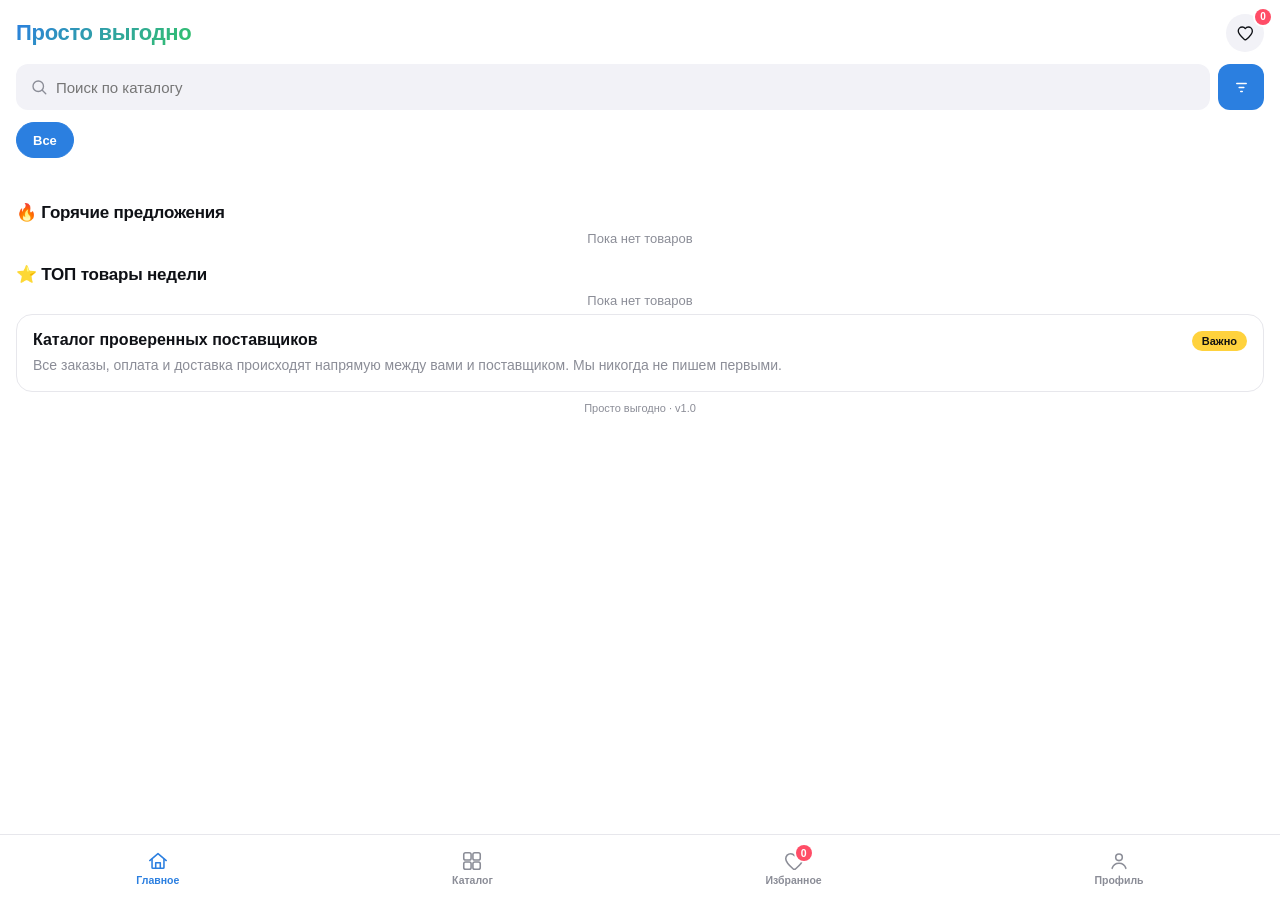
==== index.html @ 62b71cb6 "Update index.html" ====
<!DOCTYPE html>
<html lang="ru">
<head>
<meta charset="UTF-8">
<meta name="viewport" content="width=device-width, initial-scale=1.0, maximum-scale=1.0, user-scalable=no, viewport-fit=cover">
<title>Просто выгодно</title>
<script src="https://telegram.org/js/telegram-web-app.js"></script>
<link rel="stylesheet" href="styles.css?v=100">
</head>
<body>

<!-- ========== ГЛАВНОЕ ========== -->
<div id="screen-home" class="screen active">
  <div class="hhead">
    <div class="hhead-top">
      <div class="logo">Просто выгодно</div>
      <button class="icnbtn" onclick="goTab('favorites')">
        <svg viewBox="0 0 24 24" width="18" height="18" fill="none" stroke="currentColor" stroke-width="1.8" stroke-linecap="round" stroke-linejoin="round"><path d="M12 21c-.3 0-.6-.1-.8-.3C7.4 17.4 3 13.3 3 9.5 3 6.5 5.4 4 8.4 4c1.6 0 3.1.8 4 2.1.9-1.3 2.4-2.1 4-2.1 3 0 5.4 2.5 5.4 5.5 0 3.8-4.4 7.9-8.2 11.2-.2.2-.5.3-.8.3z"/></svg>
        <span class="navdot">0</span>
      </button>
    </div>
    <div class="searchrow">
      <div class="search">
        <svg viewBox="0 0 24 24" width="18" height="18" fill="none" stroke="currentColor" stroke-width="1.8" stroke-linecap="round"><circle cx="11" cy="11" r="7"/><path d="m21 21-4.3-4.3"/></svg>
        <input type="text" id="search-input" placeholder="Поиск по каталогу" autocomplete="off">
      </div>
      <button class="sqbtn" onclick="openSortSheet()">
        <svg viewBox="0 0 24 24" width="19" height="19" fill="none" stroke="currentColor" stroke-width="1.8" stroke-linecap="round"><path d="M6 7h12M9 12h6M11 17h2"/></svg>
      </button>
    </div>
    <div class="chiprow" id="chiprow"></div>
  </div>
  <div class="scroll">
    <div class="content">
      <div id="search-block" style="display:none;">
        <div class="sec-head"><div class="sec-title">Результаты поиска</div></div>
        <div class="grid2" id="search-results"></div>
        <div class="empty" id="search-empty" style="display:none;">
          <div class="em-ic">🔍</div>
          <b>Ничего не найдено</b>
          <span>Попробуйте другой запрос</span>
        </div>
      </div>
      <div id="home-block">
        <div class="home-section" id="cats-section">
          <div class="sec-head"><div class="sec-title">Категории</div></div>
          <div class="grid2" id="featured-cats"></div>
        </div>
        <div class="home-section">
          <div class="sec-head"><div class="sec-title">🔥 Горячие предложения</div></div>
          <div class="grid2" id="hot-grid"></div>
        </div>
        <div class="home-section">
          <div class="sec-head"><div class="sec-title">⭐ ТОП товары недели</div></div>
          <div class="grid2" id="top-grid"></div>
        </div>
        <div class="card" style="margin-top:6px;">
          <span class="pill">Важно</span>
          <h3>Каталог проверенных поставщиков</h3>
          <p>Все заказы, оплата и доставка происходят напрямую между вами и поставщиком. Мы никогда не пишем первыми.</p>
        </div>
        <div class="foot">Просто выгодно · v1.0</div>
      </div>
    </div>
  </div>
  <div class="tabbar">
    <button class="tabbtn active" data-tab="home" onclick="goTab('home')">
      <svg viewBox="0 0 24 24" width="22" height="22" fill="none" stroke="currentColor" stroke-width="1.7" stroke-linecap="round" stroke-linejoin="round"><path d="M3 11.5 12 4l9 7.5"/><path d="M5.5 10v9a1 1 0 0 0 1 1h11a1 1 0 0 0 1-1v-9"/><path d="M9.5 20v-6h5v6"/></svg>
      <span>Главное</span>
    </button>
    <button class="tabbtn" data-tab="catalog" onclick="goTab('catalog')">
      <svg viewBox="0 0 24 24" width="22" height="22" fill="none" stroke="currentColor" stroke-width="1.7" stroke-linecap="round" stroke-linejoin="round"><rect x="3" y="3" width="8" height="8" rx="2"/><rect x="13" y="3" width="8" height="8" rx="2"/><rect x="3" y="13" width="8" height="8" rx="2"/><rect x="13" y="13" width="8" height="8" rx="2"/></svg>
      <span>Каталог</span>
    </button>
    <button class="tabbtn" data-tab="favorites" onclick="goTab('favorites')">
      <span class="navicon">
        <svg viewBox="0 0 24 24" width="22" height="22" fill="none" stroke="currentColor" stroke-width="1.7" stroke-linecap="round" stroke-linejoin="round"><path d="M12 21c-.3 0-.6-.1-.8-.3C7.4 17.4 3 13.3 3 9.5 3 6.5 5.4 4 8.4 4c1.6 0 3.1.8 4 2.1.9-1.3 2.4-2.1 4-2.1 3 0 5.4 2.5 5.4 5.5 0 3.8-4.4 7.9-8.2 11.2-.2.2-.5.3-.8.3z"/></svg>
        <span class="navdot">0</span>
      </span>
      <span>Избранное</span>
    </button>
    <button class="tabbtn" data-tab="profile" onclick="goTab('profile')">
      <svg viewBox="0 0 24 24" width="22" height="22" fill="none" stroke="currentColor" stroke-width="1.7" stroke-linecap="round" stroke-linejoin="round"><circle cx="12" cy="8" r="3.6"/><path d="M4.5 20c1.1-3.6 4.1-5.6 7.5-5.6s6.4 2 7.5 5.6"/></svg>
      <span>Профиль</span>
    </button>
  </div>
</div>

<!-- ========== КАТАЛОГ ========== -->
<div id="screen-catalog" class="screen">
  <div class="topbar"><h2>Каталог</h2></div>
  <div class="scroll">
    <div class="content" style="padding-top:0;">
      <div class="card" style="padding:6px 16px;" id="catalog-cat-list"></div>
      <div class="sec-title" style="margin:16px 0 8px;">Поставщики</div>
      <div class="card" style="padding:4px 16px;" id="catalog-sup-list"></div>
      <div class="foot">Просто выгодно · v1.0</div>
    </div>
  </div>
  <div class="tabbar">
    <button class="tabbtn" data-tab="home" onclick="goTab('home')"><svg viewBox="0 0 24 24" width="22" height="22" fill="none" stroke="currentColor" stroke-width="1.7" stroke-linecap="round" stroke-linejoin="round"><path d="M3 11.5 12 4l9 7.5"/><path d="M5.5 10v9a1 1 0 0 0 1 1h11a1 1 0 0 0 1-1v-9"/><path d="M9.5 20v-6h5v6"/></svg><span>Главное</span></button>
    <button class="tabbtn active" data-tab="catalog" onclick="goTab('catalog')"><svg viewBox="0 0 24 24" width="22" height="22" fill="none" stroke="currentColor" stroke-width="1.7" stroke-linecap="round" stroke-linejoin="round"><rect x="3" y="3" width="8" height="8" rx="2"/><rect x="13" y="3" width="8" height="8" rx="2"/><rect x="3" y="13" width="8" height="8" rx="2"/><rect x="13" y="13" width="8" height="8" rx="2"/></svg><span>Каталог</span></button>
    <button class="tabbtn" data-tab="favorites" onclick="goTab('favorites')"><span class="navicon"><svg viewBox="0 0 24 24" width="22" height="22" fill="none" stroke="currentColor" stroke-width="1.7" stroke-linecap="round" stroke-linejoin="round"><path d="M12 21c-.3 0-.6-.1-.8-.3C7.4 17.4 3 13.3 3 9.5 3 6.5 5.4 4 8.4 4c1.6 0 3.1.8 4 2.1.9-1.3 2.4-2.1 4-2.1 3 0 5.4 2.5 5.4 5.5 0 3.8-4.4 7.9-8.2 11.2-.2.2-.5.3-.8.3z"/></svg><span class="navdot">0</span></span><span>Избранное</span></button>
    <button class="tabbtn" data-tab="profile" onclick="goTab('profile')"><svg viewBox="0 0 24 24" width="22" height="22" fill="none" stroke="currentColor" stroke-width="1.7" stroke-linecap="round" stroke-linejoin="round"><circle cx="12" cy="8" r="3.6"/><path d="M4.5 20c1.1-3.6 4.1-5.6 7.5-5.6s6.4 2 7.5 5.6"/></svg><span>Профиль</span></button>
  </div>
</div>

<!-- ========== ИЗБРАННОЕ ========== -->
<div id="screen-favorites" class="screen">
  <div class="topbar">
    <h2>Избранное</h2>
    <button class="filterbtn" onclick="openSortSheet()">⇅ Сортировка</button>
  </div>
  <div class="seg">
    <button class="active" id="seg-goods" onclick="segSwitch('goods')">Товары <span class="count" id="seg-goods-count">0</span></button>
    <button id="seg-sup" onclick="segSwitch('sup')">Поставщики <span class="count" id="seg-sup-count">0</span></button>
  </div>
  <div class="scroll" id="fav-body">
    <div class="content" style="padding-top:0;" id="fav-goods-wrap">
      <div class="grid2" id="fav-goods"></div>
      <div class="empty" id="fav-goods-empty" style="display:none;">
        <div class="em-ic">♡</div>
        <b>В избранном пока пусто</b>
        <span>Нажимайте на сердечко у товаров</span>
      </div>
    </div>
    <div class="content" style="padding-top:0;display:none;" id="fav-suppliers">
      <div class="card" style="padding:4px 16px;" id="fav-suppliers-list"></div>
      <div class="empty" id="fav-sup-empty" style="display:none;">
        <div class="em-ic">♡</div>
        <b>Поставщики не выбраны</b>
        <span>Добавляйте поставщиков в избранное</span>
      </div>
    </div>
  </div>
  <div class="tabbar">
    <button class="tabbtn" data-tab="home" onclick="goTab('home')"><svg viewBox="0 0 24 24" width="22" height="22" fill="none" stroke="currentColor" stroke-width="1.7" stroke-linecap="round" stroke-linejoin="round"><path d="M3 11.5 12 4l9 7.5"/><path d="M5.5 10v9a1 1 0 0 0 1 1h11a1 1 0 0 0 1-1v-9"/><path d="M9.5 20v-6h5v6"/></svg><span>Главное</span></button>
    <button class="tabbtn" data-tab="catalog" onclick="goTab('catalog')"><svg viewBox="0 0 24 24" width="22" height="22" fill="none" stroke="currentColor" stroke-width="1.7" stroke-linecap="round" stroke-linejoin="round"><rect x="3" y="3" width="8" height="8" rx="2"/><rect x="13" y="3" width="8" height="8" rx="2"/><rect x="3" y="13" width="8" height="8" rx="2"/><rect x="13" y="13" width="8" height="8" rx="2"/></svg><span>Каталог</span></button>
    <button class="tabbtn active" data-tab="favorites" onclick="goTab('favorites')"><span class="navicon"><svg viewBox="0 0 24 24" width="22" height="22" fill="none" stroke="currentColor" stroke-width="1.7" stroke-linecap="round" stroke-linejoin="round"><path d="M12 21c-.3 0-.6-.1-.8-.3C7.4 17.4 3 13.3 3 9.5 3 6.5 5.4 4 8.4 4c1.6 0 3.1.8 4 2.1.9-1.3 2.4-2.1 4-2.1 3 0 5.4 2.5 5.4 5.5 0 3.8-4.4 7.9-8.2 11.2-.2.2-.5.3-.8.3z"/></svg><span class="navdot">0</span></span><span>Избранное</span></button>
    <button class="tabbtn" data-tab="profile" onclick="goTab('profile')"><svg viewBox="0 0 24 24" width="22" height="22" fill="none" stroke="currentColor" stroke-width="1.7" stroke-linecap="round" stroke-linejoin="round"><circle cx="12" cy="8" r="3.6"/><path d="M4.5 20c1.1-3.6 4.1-5.6 7.5-5.6s6.4 2 7.5 5.6"/></svg><span>Профиль</span></button>
  </div>
</div>

<!-- ========== ПРОФИЛЬ ========== -->
<div id="screen-profile" class="screen">
  <div class="scroll">
    <div class="content">
      <div style="font-size:13px;color:var(--hint);">Личный кабинет</div>
      <h2 style="font-size:26px;font-weight:800;margin-top:-8px;">Профиль</h2>
      <div class="pf-card">
        <img id="user-avatar" class="pf-avatar" src="https://via.placeholder.com/60">
        <div style="flex:1;min-width:0;">
          <div class="pf-name" id="user-name">Загрузка...</div>
          <div style="margin-top:4px;">
            <span class="tgpill">✓ Telegram</span>
            <span style="font-size:11px;color:var(--hint);" id="user-username">@loading</span>
          </div>
        </div>
      </div>
      <div class="card" style="display:flex;justify-content:space-between;align-items:center;">
        <div><b style="font-size:14px;">Валюта товаров</b><div style="font-size:12px;color:var(--hint);">Цены в каталоге</div></div>
        <div class="curr-toggle" id="curr-toggle" data-active="RUB">
          <div class="curr-indicator"></div>
          <button data-cur="RUB" onclick="setCurrency('RUB')" class="active">₽ RUB</button>
          <button data-cur="KZT" onclick="setCurrency('KZT')">₸ KZT</button>
        </div>
      </div>
      <div class="card" style="padding:0;">
        <div class="menu-row" id="open-settings-btn">
          <div class="menu-ic">⚙</div>
          <div class="meta" style="flex:1;"><b>Настройки</b><span>Подписка и доступ</span></div>
          <span class="chev">›</span>
        </div>
        <div class="menu-row" id="open-faq-btn">
          <div class="menu-ic">❓</div>
          <div class="meta" style="flex:1;"><b>FAQ</b><span>Ответы на частые вопросы</span></div>
          <span class="chev">›</span>
        </div>
      </div>
      <div class="card" id="admin-panel-btn" style="padding:0;cursor:pointer;display:none;">
        <div class="menu-row">
          <div class="menu-ic" style="background:#ffe0e0;color:#d00;">⚙</div>
          <div class="meta" style="flex:1;"><b>Админ-панель</b><span>Добавление товаров и категорий</span></div>
          <span class="chev">›</span>
        </div>
      </div>
      <div class="foot">Просто выгодно · v1.0</div>
    </div>
  </div>
  <div class="tabbar">
    <button class="tabbtn" data-tab="home" onclick="goTab('home')"><svg viewBox="0 0 24 24" width="22" height="22" fill="none" stroke="currentColor" stroke-width="1.7" stroke-linecap="round" stroke-linejoin="round"><path d="M3 11.5 12 4l9 7.5"/><path d="M5.5 10v9a1 1 0 0 0 1 1h11a1 1 0 0 0 1-1v-9"/><path d="M9.5 20v-6h5v6"/></svg><span>Главное</span></button>
    <button class="tabbtn" data-tab="catalog" onclick="goTab('catalog')"><svg viewBox="0 0 24 24" width="22" height="22" fill="none" stroke="currentColor" stroke-width="1.7" stroke-linecap="round" stroke-linejoin="round"><rect x="3" y="3" width="8" height="8" rx="2"/><rect x="13" y="3" width="8" height="8" rx="2"/><rect x="3" y="13" width="8" height="8" rx="2"/><rect x="13" y="13" width="8" height="8" rx="2"/></svg><span>Каталог</span></button>
    <button class="tabbtn" data-tab="favorites" onclick="goTab('favorites')"><span class="navicon"><svg viewBox="0 0 24 24" width="22" height="22" fill="none" stroke="currentColor" stroke-width="1.7" stroke-linecap="round" stroke-linejoin="round"><path d="M12 21c-.3 0-.6-.1-.8-.3C7.4 17.4 3 13.3 3 9.5 3 6.5 5.4 4 8.4 4c1.6 0 3.1.8 4 2.1.9-1.3 2.4-2.1 4-2.1 3 0 5.4 2.5 5.4 5.5 0 3.8-4.4 7.9-8.2 11.2-.2.2-.5.3-.8.3z"/></svg><span class="navdot">0</span></span><span>Избранное</span></button>
    <button class="tabbtn active" data-tab="profile" onclick="goTab('profile')"><svg viewBox="0 0 24 24" width="22" height="22" fill="none" stroke="currentColor" stroke-width="1.7" stroke-linecap="round" stroke-linejoin="round"><circle cx="12" cy="8" r="3.6"/><path d="M4.5 20c1.1-3.6 4.1-5.6 7.5-5.6s6.4 2 7.5 5.6"/></svg><span>Профиль</span></button>
  </div>
</div>

<!-- ========== НАСТРОЙКИ ========== -->
<div id="screen-settings" class="screen">
  <div class="topbar"><button class="backbtn" id="settings-back-btn">←</button><h2>Настройки</h2></div>
  <div class="scroll"><div class="content">
    <div class="card">
      <div style="display:flex;justify-content:space-between;align-items:flex-start;">
        <div><span style="font-size:12px;color:var(--hint);">Подписка «Просто выгодно»</span><div class="bigprice">Доступ ограничен</div></div>
        <span class="paidpill" style="background:#e6e6e6;color:#666;">Ограничен</span>
      </div>
      <div class="notice" style="margin-top:14px;">Автопродление выключено. Текущий доступ не изменится.</div>
    </div>
  </div></div>
</div>

<!-- ========== FAQ ========== -->
<div id="screen-faq" class="screen">
  <div class="topbar"><button class="backbtn" id="faq-back-btn">←</button><h2>FAQ</h2></div>
  <div class="scroll"><div class="content" style="padding-top:0;">
    <p style="font-size:13px;color:var(--hint);">Короткие ответы о каталоге, поставщиках и подписке.</p>
    <div class="card" id="faq-list" style="padding:4px 16px;"></div>
  </div></div>
</div>

<!-- ========== АДМИНКА ========== -->
<div id="screen-admin" class="screen">
  <div class="topbar"><button class="backbtn" id="admin-back-btn">←</button><h2>Админ-панель</h2></div>
  <div class="content">
    <button class="admin-big-btn" id="btn-add-product">➕ Добавить товар</button>
    <button class="admin-big-btn" id="btn-add-category">➕ Новый раздел</button>
    <button class="admin-big-btn" id="btn-add-subcategory">➕ Новый тип</button>
    <button class="admin-big-btn" id="btn-add-supplier">➕ Новый поставщик</button>
  </div>
</div>

<!-- ========== НОВЫЙ ТОВАР ========== -->
<div id="screen-admin-product" class="screen">
  <div class="topbar"><button class="backbtn" id="product-back-btn">←</button><h2>Новый товар</h2></div>
  <div class="scroll"><div class="content" style="padding-top:0;">
    <select id="product-category" class="input-field"></select>
    <select id="product-subcategory" class="input-field"></select>
    <select id="product-supplier" class="input-field"></select>
    <input type="text" id="product-title" placeholder="Название товара" class="input-field">
    <input type="number" id="product-price" placeholder="Цена (₽)" class="input-field">
    <input type="number" id="product-old-price" placeholder="Старая цена (если скидка)" class="input-field">
    <input type="text" id="product-discount" placeholder="Скидка (например, -33%)" class="input-field">
    <textarea id="product-desc" placeholder="Описание" class="input-field" rows="3"></textarea>
    <label style="font-weight:bold; margin-bottom:5px; display:block;">Фото товара (можно несколько)</label>
    <label for="product-images" class="upload-area"><input type="file" id="product-images" accept="image/*" multiple><span>📸 Нажми, чтобы выбрать фото</span></label>
    <div id="image-preview-container" style="display:flex; flex-wrap:wrap; gap:10px; margin-bottom:20px;"></div>
    <button class="admin-big-btn" id="save-product-btn" style="background:var(--btn);color:#fff;">💾 Сохранить товар</button>
  </div></div>
</div>

<!-- ========== НОВЫЙ ПОСТАВЩИК ========== -->
<div id="screen-admin-supplier" class="screen">
  <div class="topbar"><button class="backbtn" id="supplier-back-btn">←</button><h2>Новый поставщик</h2></div>
  <div class="scroll"><div class="content" style="padding-top:0;">
    <input type="text" id="supplier-name" placeholder="Название" class="input-field">
    <input type="text" id="supplier-desc" placeholder="Описание (например, ТЦ Садовод)" class="input-field">
    <label style="font-weight:bold; margin-bottom:5px; display:block;">Логотип</label>
    <label for="supplier-logo" class="upload-area"><input type="file" id="supplier-logo" accept="image/*"><span>📸 Загрузить логотип</span></label>
    <label style="font-weight:bold; margin-bottom:5px; display:block;">Контакты</label>
    <div id="supplier-contacts-container"></div>
    <button type="button" class="admin-big-btn" id="btn-add-contact" style="background:var(--blue-light); color:var(--btn);">➕ Добавить контакт</button>
    <button class="admin-big-btn" id="save-supplier-btn" style="background:var(--btn);color:#fff;">💾 Сохранить поставщика</button>
  </div></div>
</div>

<!-- ========== ПОСТАВЩИКИ ========== -->
<div id="screen-suppliers" class="screen">
  <div class="topbar"><button class="backbtn" id="suppliers-back-btn">←</button><h2>Поставщики</h2></div>
  <div class="scroll"><div class="content" style="padding-top:0;">
    <div class="card" style="padding:14px 16px;">
      <div style="font-size:13px; color:var(--btn); font-weight:600;">Категории</div>
      <div style="display:flex; justify-content:space-between; align-items:center; margin-top:5px; gap:10px;">
        <div style="flex:1;">
          <div id="filter-status-text" style="font-size:18px; font-weight:700;">Все категории</div>
          <div id="filter-subtitle-text" style="font-size:12px; color:var(--hint);">Показаны все поставщики</div>
        </div>
        <button class="filterbtn" id="open-filter-modal-btn">⚙ Фильтры</button>
      </div>
    </div>
    <div id="suppliers-list-container" style="margin-top:12px;"></div>
  </div></div>
</div>

<!-- ========== ДЕТАЛИ ПОСТАВЩИКА ========== -->
<div id="screen-supplier-detail" class="screen">
  <div class="topbar"><button class="backbtn" id="supplier-detail-back-btn">←</button><h2>Поставщик</h2></div>
  <div class="scroll"><div class="content" style="padding-top:0;" id="supplier-detail-content"></div></div>
</div>

<!-- ========== OVERLAY: ДЕТАЛИ ТОВАРА ========== -->
<div id="screen-product-detail" class="overlay">
  <div class="topbar">
    <button class="backbtn" id="detail-back-btn">←</button>
    <div style="flex:1;"></div>
    <button class="heart-ic" id="pd-heart"></button>
  </div>
  <div class="scroll"><div class="content" style="padding-top:0;" id="detail-content"></div></div>
</div>

<!-- ========== OVERLAY: ПОДКАТЕГОРИИ ========== -->
<div id="nested-screen" class="overlay">
  <div class="topbar"><button class="backbtn" id="back-btn">←</button><h2 id="nested-title">Категория</h2></div>
  <div class="scroll"><div class="content" style="padding-top:0;" id="nested-content"></div></div>
</div>

<!-- ========== МОДАЛКА: КОНТАКТЫ ========== -->
<div id="supplier-contacts-modal" class="modal hidden">
  <div class="modal-content" style="max-height:80vh;overflow-y:auto;">
    <h3 style="margin-top:0;">Контакты поставщика</h3>
    <div id="supplier-contacts-list" style="margin-bottom:20px;"></div>
    <button class="admin-big-btn" id="close-contacts-btn" style="background:#ccc;">Закрыть</button>
  </div>
</div>

<!-- ========== МОДАЛКА: СОЗДАНИЕ ========== -->
<div id="create-modal" class="modal hidden">
  <div class="modal-content">
    <h3 id="modal-title" style="margin-top:0;">Создать</h3>
    <input type="text" id="modal-name" placeholder="Название" class="input-field">
    <label for="modal-image" class="upload-area"><input type="file" id="modal-image" accept="image/*"><span>📸 Загрузить иконку</span></label>
    <div id="modal-image-preview-container" style="display:flex; flex-wrap:wrap; gap:10px; margin-bottom:20px;"></div>
    <div style="display:flex; gap:10px;">
      <button class="admin-big-btn" id="modal-save-btn" style="flex:1;background:var(--btn);color:#fff;margin:0;">Создать</button>
      <button class="admin-big-btn" id="modal-cancel-btn" style="flex:1;background:#ccc;margin:0;">Отмена</button>
    </div>
  </div>
</div>

<!-- ========== МОДАЛКА: ФИЛЬТР ========== -->
<div id="category-filter-modal" class="modal hidden">
  <div class="modal-content" style="max-height:80vh;overflow-y:auto;">
    <div class="grabber"></div>
    <h3 style="margin-top:0;">Категории</h3>
    <p style="color:var(--hint); font-size:13px; margin-bottom:16px;">Можно выбрать несколько</p>
    <div id="modal-category-grid" style="display:grid; grid-template-columns:1fr 1fr; gap:8px; margin-bottom:20px;"></div>
    <button class="admin-big-btn" id="close-filter-modal-btn" style="background:#ccc;">Применить</button>
  </div>
</div>

<!-- ========== ШТОРКА: СОРТИРОВКА ========== -->
<div id="sort-modal" class="sort-modal hidden">
  <div class="sort-modal-backdrop" id="sort-modal-backdrop"></div>
  <div class="sort-modal-content">
    <div class="grabber"></div>
    <h3>Какие товары показать сначала</h3>
    <div class="sort-option" data-value="cheap" onclick="pickSortOption('cheap')"><span>Дешевле</span><span class="radio-btn"></span></div>
    <div class="sort-option" data-value="expensive" onclick="pickSortOption('expensive')"><span>Дороже</span><span class="radio-btn"></span></div>
    <div class="sort-option active" data-value="new" onclick="pickSortOption('new')"><span>Новинки</span><span class="radio-btn selected"></span></div>
  </div>
</div>

<script src="app.js?v=100"></script>
</body>
</html>
---- styles.css ----
:root{
  --bg:#ffffff; --secbg:#f2f2f7; --card:#ffffff;
  --text:#0f1116; --hint:#8b8d97; --sep:#e7e7ec;
  --btn:#2b7fe0; --blue:#2b7fe0; --blue-light:#E8F1FF;
  --green:#33c26a; --grad:linear-gradient(135deg,var(--blue),var(--green));
  --hot1:#ff7a3d; --hot2:#ff4d67;
  --top1:#ffb238; --top2:#ff8a3d;
  --r-card:16px; --r-btn:12px; --r-modal:20px;
}
*{margin:0;padding:0;box-sizing:border-box;font-family:-apple-system,BlinkMacSystemFont,"Segoe UI",Roboto,sans-serif;-webkit-tap-highlight-color:transparent;}
html,body{height:100%;background:var(--bg);color:var(--text);overflow:hidden;}

/* Screens */
.screen{position:fixed;inset:0;display:none;flex-direction:column;background:var(--bg);z-index:1;}
.screen.active{display:flex;}
.hidden{display:none !important;}
.scroll{flex:1;overflow-y:auto;-webkit-overflow-scrolling:touch;padding-bottom:12px;}
.scroll::-webkit-scrollbar{display:none;}
.content{padding:16px;display:flex;flex-direction:column;gap:14px;}
#screen-home .content{padding-top:6px;}

/* HEADER */
.hhead{padding:14px 16px 12px;flex-shrink:0;background:var(--bg);}
.hhead-top{display:flex;align-items:center;justify-content:space-between;margin-bottom:12px;}
.logo{font-size:22px;font-weight:800;background:var(--grad);-webkit-background-clip:text;background-clip:text;color:transparent;letter-spacing:-.3px;}
.icnbtn{width:38px;height:38px;border-radius:50%;background:var(--secbg);display:flex;align-items:center;justify-content:center;color:var(--text);position:relative;border:none;cursor:pointer;}
.searchrow{display:flex;gap:8px;margin-bottom:12px;}
.search{flex:1;background:var(--secbg);border-radius:var(--r-btn);height:46px;display:flex;align-items:center;gap:8px;padding:0 14px;color:var(--hint);font-size:15px;}
.search input{
  border:none !important;
  background:transparent !important;
  outline:none;
  flex:1;
  font-size:15px;
  color:var(--text);
  padding:0 !important;
  margin:0 !important;
  width:auto !important;
  height:auto !important;
  border-radius:0 !important;
  box-shadow:none !important;
  transition:none !important;
}
.sqbtn{width:46px;height:46px;border-radius:var(--r-btn);background:var(--btn);border:none;display:flex;align-items:center;justify-content:center;color:#fff;flex-shrink:0;cursor:pointer;}

/* ============================================
   CHIPS (категории) — тонкий синий скроллбар + свайп
   ============================================ */
.chiprow{
  display:flex;
  gap:8px;
  overflow-x:auto;
  overflow-y:hidden;
  margin:0 -16px;
  padding:0 16px 8px;
  -webkit-overflow-scrolling:touch;
  scrollbar-width:thin;
  scrollbar-color: rgba(43,127,224,.45) transparent;
}
.chiprow::-webkit-scrollbar{
  height:4px;
}
.chiprow::-webkit-scrollbar-track{
  background:transparent;
  margin:0 16px;
}
.chiprow::-webkit-scrollbar-thumb{
  background:rgba(43,127,224,.45);
  border-radius:4px;
  transition:background .2s;
}
.chiprow::-webkit-scrollbar-thumb:hover{
  background:rgba(43,127,224,.75);
}
.chip{flex-shrink:0;height:36px;padding:0 16px;border-radius:20px;border:1px solid var(--sep);background:var(--card);color:var(--text);font-size:13px;font-weight:600;cursor:pointer;white-space:nowrap;transition:all .2s;}
.chip.active{background:var(--btn);color:#fff;border-color:var(--btn);}

/* Topbar */
.topbar{display:flex;align-items:center;gap:10px;padding:14px 16px;flex-shrink:0;background:var(--bg);}
.topbar h2{font-size:22px;font-weight:800;flex:1;}
.backbtn{width:38px;height:38px;border-radius:50%;background:var(--secbg);border:none;display:flex;align-items:center;justify-content:center;cursor:pointer;color:var(--text);font-size:18px;flex-shrink:0;}
.filterbtn{background:var(--btn);color:#fff;border:none;border-radius:20px;padding:9px 14px;font-size:13px;font-weight:700;display:flex;align-items:center;gap:6px;cursor:pointer;}

/* Cards */
.card{background:var(--card);border-radius:var(--r-card);padding:16px;border:1px solid var(--sep);}
.card h3{font-size:16px;margin-bottom:6px;}
.card p{font-size:14px;color:var(--hint);line-height:1.45;}
.pill{display:inline-block;background:#ffd23d;color:#111;font-size:11px;font-weight:800;padding:4px 10px;border-radius:20px;float:right;}

/* Section */
.sec-head{display:flex;align-items:center;justify-content:space-between;}
.sec-title{font-size:17px;font-weight:800;letter-spacing:-.2px;}

/* ============================================
   HOME SECTIONS — красивые отступы между блоками
   ============================================ */
.home-section{
  display:flex;
  flex-direction:column;
  gap:8px;
}
/* Отступ между секциями (🔥 → ⭐ и т.д.) */
.home-section + .home-section,
.home-section + .card{
  margin-top:18px;
}
#cats-section{
  padding-top:0;
}
#cats-section:empty,
#cats-section .sec-head:only-child{
  display:none;
}

/* Featured categories (2 big tiles on home) */
#featured-cats{display:grid;grid-template-columns:1fr 1fr;gap:12px;}
#featured-cats:empty{display:none;}
.featured-cat{
  position:relative;
  border-radius:var(--r-card);
  overflow:hidden;
  aspect-ratio:1/1;
  cursor:pointer;
  background:linear-gradient(135deg,#4A8BFF,#2b7fe0);
  display:flex;
  align-items:flex-end;
  transition:transform .2s ease;
  box-shadow:0 4px 12px rgba(0,0,0,.06);
}
.featured-cat:active{transform:scale(.97);}
.featured-cat img{
  position:absolute;
  inset:0;
  width:100%;
  height:100%;
  object-fit:cover;
}
.featured-cat .fc-overlay{
  position:absolute;
  inset:0;
  background:linear-gradient(180deg,transparent 35%,rgba(0,0,0,.7) 100%);
}
.featured-cat .fc-title{
  position:relative;
  padding:14px;
  color:#fff;
  font-weight:800;
  font-size:16px;
  letter-spacing:-.2px;
  text-shadow:0 1px 4px rgba(0,0,0,.3);
  z-index:1;
  line-height:1.2;
}

/* Product grid */
.grid2{display:grid;grid-template-columns:1fr 1fr;gap:12px;}
.prod{background:var(--card);border:1px solid var(--sep);border-radius:var(--r-card);overflow:hidden;cursor:pointer;transition:transform .15s;}
.prod:active{transform:scale(.98);}
.prod .ph{height:158px;position:relative;overflow:hidden;background:var(--secbg);}
.ph-track{
  display:flex;
  height:100%;
  overflow-x:auto;
  scroll-snap-type:x mandatory;
  -webkit-overflow-scrolling:touch;
  scrollbar-width:none;
  scroll-behavior:smooth;
  overscroll-behavior-x:contain;
}
.ph-track::-webkit-scrollbar{display:none;}
.ph-slide{flex:0 0 100%;scroll-snap-align:start;display:flex;align-items:center;justify-content:center;font-size:56px;}
.ph-slide img{
  width:100%;
  height:100%;
  object-fit:cover;
  object-position:top center;
  display:block;
  transition:transform .5s cubic-bezier(.25,.8,.25,1);
}
.prod:active .ph-slide img{transform:scale(1.03);}
.pcorner{position:absolute;top:8px;right:8px;background:rgba(255,255,255,0.95);border-radius:50%;width:34px;height:34px;display:flex;align-items:center;justify-content:center;border:none;cursor:pointer;color:#666;box-shadow:0 2px 6px rgba(0,0,0,.08);z-index:2;padding:0;}
.pcorner.on{color:#ff4d67;}
.tagbadge{position:absolute;top:8px;left:8px;font-size:10px;font-weight:800;color:#fff;padding:3px 8px;border-radius:8px;background:linear-gradient(90deg,var(--hot1),var(--hot2));z-index:2;}
.ph-dotsrow{display:flex;justify-content:center;align-items:center;gap:5px;padding:8px 0 0;transition:gap .2s;}
.pdot{
  width:6px;
  height:6px;
  border-radius:3px;
  background:rgba(0,0,0,.15);
  flex-shrink:0;
  transition:
    width .35s cubic-bezier(.34,1.56,.64,1),
    background .3s ease,
    box-shadow .3s ease;
  cursor:pointer;
  position:relative;
  display:inline-block;
}
.pdot::before{
  content:'';
  position:absolute;
  inset:-8px -4px;
}
.pdot.active{
  width:20px;
  background:var(--blue);
  box-shadow:0 0 0 3px rgba(43,127,224,.15);
}
.prod .pinfo{padding:10px 12px 12px;}
.prod .price{font-weight:800;font-size:15px;letter-spacing:-.2px;}
.prod .pname{font-size:12px;color:var(--hint);margin-top:3px;line-height:1.3;overflow:hidden;display:-webkit-box;-webkit-line-clamp:2;-webkit-box-orient:vertical;}

/* List rows */
.list-row{display:flex;align-items:center;gap:12px;padding:12px 0;border-bottom:1px solid var(--sep);cursor:pointer;}
.list-row:last-child{border-bottom:none;}
.list-row .avatar{width:44px;height:44px;border-radius:12px;flex-shrink:0;display:flex;align-items:center;justify-content:center;color:#fff;font-weight:800;font-size:15px;background:var(--secbg);overflow:hidden;}
.list-row .avatar img{width:100%;height:100%;object-fit:cover;}
.list-row .meta{flex:1;min-width:0;}
.list-row .meta b{font-size:14px;display:block;font-weight:700;}
.list-row .meta span{font-size:12px;color:var(--hint);}
.chev{color:var(--hint);font-size:20px;}
.heart-ic{background:none;border:none;padding:4px;display:flex;align-items:center;justify-content:center;cursor:pointer;color:var(--hint);}

/* Tabbar */
.tabbar{display:flex;justify-content:space-around;align-items:center;height:66px;background:var(--card);border-top:1px solid var(--sep);flex-shrink:0;padding-bottom:env(safe-area-inset-bottom,0);}
.tabbtn{background:none;border:none;color:var(--hint);display:flex;flex-direction:column;align-items:center;gap:3px;cursor:pointer;position:relative;padding:6px 10px;transition:color .2s;}
.tabbtn svg{display:block;}
.tabbtn span{font-size:10.5px;font-weight:600;line-height:1;}
.tabbtn.active{color:var(--btn);}
.navicon{position:relative;display:inline-flex;}
.navdot{position:absolute;top:-5px;right:-7px;background:#ff4d67;color:#fff;font-size:10px;font-weight:700;line-height:1;border-radius:8px;min-width:16px;height:16px;padding:0 3px;display:flex;align-items:center;justify-content:center;box-shadow:0 0 0 2px var(--card);}

/* Overlays */
.overlay{position:fixed;inset:0;background:var(--bg);transform:translateX(100%);transition:transform .25s ease;display:flex;flex-direction:column;z-index:100;}
.overlay.show{transform:translateX(0);}

/* Sort sheet */
.sort-modal{position:fixed;inset:0;z-index:210;display:flex;flex-direction:column;justify-content:flex-end;}
.sort-modal.hidden{display:none;}
.sort-modal-backdrop{position:absolute;inset:0;background:rgba(0,0,0,.4);}
.sort-modal-content{background:var(--card);border-top-left-radius:var(--r-modal);border-top-right-radius:var(--r-modal);padding:20px 20px 40px;position:relative;animation:slideUp .25s ease;z-index:1;}
@keyframes slideUp{from{transform:translateY(100%);}to{transform:translateY(0);}}
.grabber{width:36px;height:4px;background:var(--sep);border-radius:2px;margin:0 auto 16px;}
.sort-option{display:flex;justify-content:space-between;align-items:center;padding:15px 0;border-bottom:1px solid var(--sep);cursor:pointer;font-size:16px;font-weight:500;}
.sort-option:last-child{border-bottom:none;}
.radio-btn{width:22px;height:22px;border:2px solid var(--sep);border-radius:50%;transition:all .2s;}
.sort-option.active .radio-btn{border-color:var(--btn);background:radial-gradient(circle,var(--btn) 50%,transparent 50%);}

/* Segmented */
.seg{display:flex;gap:8px;padding:0 16px 12px;}
.seg button{flex:1;height:44px;border-radius:var(--r-btn);border:1px solid var(--sep);background:var(--card);color:var(--text);font-weight:700;font-size:13px;display:flex;align-items:center;justify-content:center;gap:6px;cursor:pointer;transition:all .15s;}
.seg button.active{background:var(--btn);color:#fff;border-color:var(--btn);}
.count{background:rgba(0,0,0,.08);border-radius:10px;padding:1px 7px;font-size:11px;}
.seg button.active .count{background:rgba(255,255,255,.25);}

/* Empty */
.empty{display:flex;flex-direction:column;align-items:center;justify-content:center;gap:8px;padding:50px 30px;text-align:center;}
.empty .em-ic{font-size:38px;opacity:.4;}
.empty b{font-size:15px;}
.empty span{font-size:13px;color:var(--hint);}

/* Profile */
.pf-card{display:flex;align-items:center;gap:14px;background:var(--card);border:1px solid var(--sep);border-radius:var(--r-card);padding:16px;}
.pf-avatar{width:56px;height:56px;border-radius:16px;background:var(--grad);display:flex;align-items:center;justify-content:center;color:#fff;font-weight:800;font-size:18px;object-fit:cover;flex-shrink:0;}
.pf-name{font-weight:800;font-size:17px;}
.tgpill{display:inline-flex;align-items:center;gap:4px;background:#e8f3ff;color:var(--blue);font-size:11px;font-weight:700;padding:3px 8px;border-radius:10px;margin-right:6px;}
.menu-row{display:flex;align-items:center;gap:12px;padding:14px 16px;border-bottom:1px solid var(--sep);cursor:pointer;}
.menu-row:last-child{border-bottom:none;}
.menu-ic{width:38px;height:38px;border-radius:10px;background:var(--secbg);display:flex;align-items:center;justify-content:center;font-size:17px;flex-shrink:0;}
.menu-row .meta b{font-size:14px;display:block;font-weight:700;}
.menu-row .meta span{font-size:12px;color:var(--hint);}

/* Product detail */
.pd-photo{height:360px;border-radius:var(--r-card);overflow:hidden;background:var(--secbg);margin-bottom:14px;}
.pd-dots{display:flex;justify-content:center;gap:5px;padding:8px 0 16px;}
.pd-price-row{display:flex;align-items:baseline;gap:10px;margin-bottom:4px;}
.pd-price{font-size:28px;font-weight:800;letter-spacing:-.5px;}
.pd-old{font-size:16px;color:var(--hint);text-decoration:line-through;}
.pd-name{font-size:17px;font-weight:700;margin-bottom:14px;}
.pd-supplier{display:flex;align-items:center;gap:12px;padding:14px;background:var(--card);border:1px solid var(--sep);border-radius:var(--r-card);margin-bottom:14px;}
.pd-supplier .avatar{width:46px;height:46px;border-radius:12px;display:flex;align-items:center;justify-content:center;color:#fff;font-weight:800;font-size:15px;flex-shrink:0;overflow:hidden;background:var(--secbg);}
.pd-supplier .avatar img{width:100%;height:100%;object-fit:cover;}
.pd-actions{display:grid;grid-template-columns:1fr 1fr;gap:10px;}
.pd-actions button{background:var(--secbg);border:none;border-radius:var(--r-btn);padding:13px;font-size:14px;font-weight:700;cursor:pointer;color:var(--text);}
.notice{display:flex;gap:8px;background:var(--secbg);border-radius:var(--r-card);padding:12px 14px;font-size:12px;color:var(--hint);line-height:1.5;}

/* Modal */
.modal{position:fixed;inset:0;background:rgba(0,0,0,.5);z-index:200;display:flex;justify-content:center;align-items:center;padding:20px;}
.modal.hidden{display:none;}
.modal-content{background:#fff;border-radius:var(--r-modal);padding:22px;width:100%;max-width:400px;}

/* Inputs */
.input-field, textarea, select,
input[type=text], input[type=number]{
  width:100%;padding:13px 14px;border-radius:var(--r-btn);border:1px solid var(--sep);background:var(--card);color:var(--text);font-size:15px;outline:none;transition:border-color .2s,box-shadow .2s;margin-bottom:10px;font-family:inherit;
}
.input-field:focus, textarea:focus, select:focus,
input[type=text]:focus, input[type=number]:focus{border-color:var(--btn);box-shadow:0 0 0 3px rgba(43,127,224,.1);}

/* Upload */
.upload-area{display:block;background:var(--secbg);border-radius:var(--r-btn);padding:16px;text-align:center;cursor:pointer;margin-bottom:14px;border:2px dashed var(--sep);transition:.2s;}
.upload-area:hover{border-color:var(--btn);background:var(--blue-light);}
.upload-area input{display:none;}
.upload-area span{color:var(--hint);font-weight:600;font-size:14px;}

/* Buttons */
.admin-big-btn{width:100%;padding:15px;background:var(--secbg);border:none;border-radius:var(--r-btn);margin-bottom:10px;font-size:15px;font-weight:700;cursor:pointer;color:var(--text);transition:transform .1s,background .15s;}
.admin-big-btn:active{transform:scale(.98);}
.admin-big-btn:hover{background:#e2e2e7;}

/* FAQ */
.faq-item{border-bottom:1px solid var(--sep);padding:14px 0;cursor:pointer;}
.faq-item:last-child{border-bottom:none;}
.faq-q{display:flex;justify-content:space-between;align-items:flex-start;gap:10px;font-weight:700;font-size:14px;}
.faq-a{font-size:13px;color:var(--hint);line-height:1.5;margin-top:8px;display:none;}
.faq-item.open .faq-a{display:block;}
.chevron{transition:transform .2s;color:var(--btn);flex-shrink:0;font-size:16px;}
.faq-item.open .chevron{transform:rotate(180deg);}

/* Preview */
.preview-wrap{position:relative;display:inline-block;}
.preview-wrap img{width:80px;height:80px;object-fit:cover;border-radius:12px;display:block;}
.preview-delete{position:absolute;top:-5px;right:-5px;background:#ff3b30;color:#fff;border-radius:50%;width:22px;height:22px;display:flex;justify-content:center;align-items:center;font-size:14px;font-weight:bold;cursor:pointer;box-shadow:0 2px 5px rgba(0,0,0,.3);}

/* Settings */
.bigprice{font-size:22px;font-weight:800;margin-top:4px;}
.paidpill{background:#e3f8ea;color:#1fa956;font-size:11px;font-weight:800;padding:5px 10px;border-radius:10px;}

/* Category modal item */
.modal-category-item{background:var(--secbg);border-radius:12px;padding:14px;font-size:14px;font-weight:600;text-align:center;cursor:pointer;border:2px solid transparent;transition:all .15s;}
.modal-category-item.selected{background:var(--blue-light);border-color:var(--btn);color:var(--btn);}

/* Contact row */
.contact-row{display:flex;gap:8px;margin-bottom:10px;align-items:center;}
.contact-row select{width:35%;padding:11px;border-radius:10px;border:1px solid var(--sep);background:#fff;font-size:13px;margin-bottom:0;}
.contact-row input{flex:1;padding:11px;border-radius:10px;border:1px solid var(--sep);margin-bottom:0;}
.remove-contact-btn{background:#ff3b30;color:#fff;border:none;border-radius:50%;width:34px;height:34px;cursor:pointer;font-weight:bold;font-size:16px;flex-shrink:0;}

.foot{text-align:center;font-size:11px;color:var(--hint);padding:10px 0 4px;}

/* Error banner */
#__supabase_err{position:fixed;top:0;left:0;right:0;background:#ff3b30;color:#fff;padding:8px 12px;font-size:11px;z-index:99999;font-family:monospace;word-break:break-all;line-height:1.3;box-shadow:0 2px 8px rgba(0,0,0,.3);}

/* ============================================
   CURRENCY TOGGLE — iOS segmented control
   ============================================ */
.curr-toggle{
  position:relative;
  display:inline-flex;
  background:var(--secbg);
  border-radius:10px;
  padding:3px;
  overflow:hidden;
  user-select:none;
}
.curr-indicator{
  position:absolute;
  top:3px;
  bottom:3px;
  left:3px;
  width:calc(50% - 3px);
  background:#ffffff;
  border-radius:8px;
  box-shadow:0 1px 3px rgba(0,0,0,.1);
  transition:transform .4s cubic-bezier(.34,1.4,.64,1);
  pointer-events:none;
  will-change:transform;
}
.curr-toggle[data-active="KZT"] .curr-indicator{
  transform:translateX(100%);
}
.curr-toggle button{
  position:relative;
  z-index:1;
  flex:1;
  border:none !important;
  background:transparent !important;
  font-size:13px;
  font-weight:700;
  padding:8px 14px;
  border-radius:8px;
  color:var(--hint);
  cursor:pointer;
  font-family:inherit;
  box-shadow:none !important;
  transition:color .35s ease;
  white-space:nowrap;
}
.curr-toggle button.active{
  color:var(--text);
}
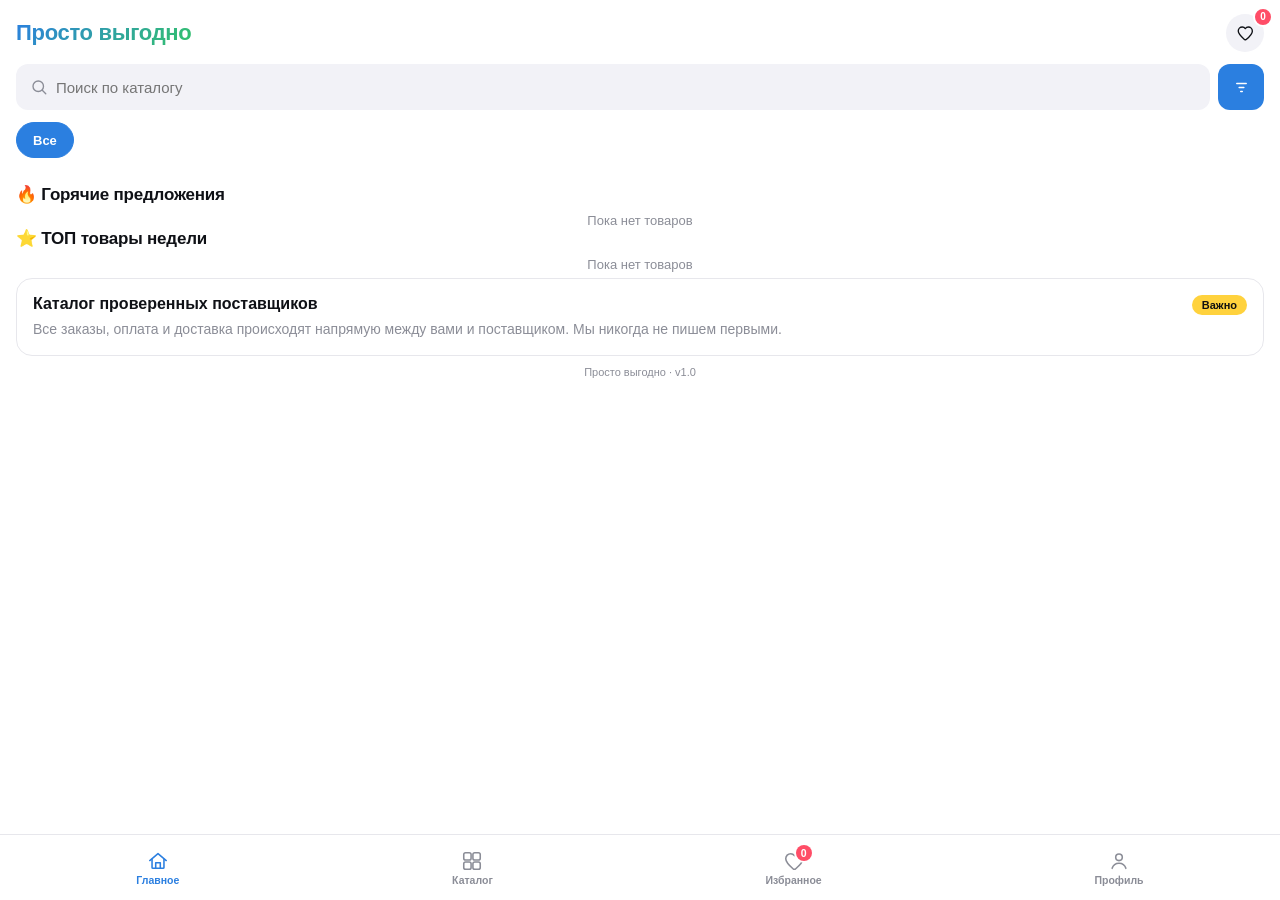
==== commit d2d171e5: "Update index.html" ====
--- a/index.html
+++ b/index.html
@@ -148,7 +148,7 @@
       <div style="font-size:13px;color:var(--hint);">Личный кабинет</div>
       <h2 style="font-size:26px;font-weight:800;margin-top:-8px;">Профиль</h2>
       <div class="pf-card">
-        <img id="user-avatar" class="pf-avatar" src="https://via.placeholder.com/60">
+        <div id="user-avatar" class="pf-avatar">U</div>
         <div style="flex:1;min-width:0;">
           <div class="pf-name" id="user-name">Загрузка...</div>
           <div style="margin-top:4px;">
--- a/styles.css
+++ b/styles.css
@@ -1,16 +1,6 @@
-:root{
-  --bg:#ffffff; --secbg:#f2f2f7; --card:#ffffff;
-  --text:#0f1116; --hint:#8b8d97; --sep:#e7e7ec;
-  --btn:#2b7fe0; --blue:#2b7fe0; --blue-light:#E8F1FF;
-  --green:#33c26a; --grad:linear-gradient(135deg,var(--blue),var(--green));
-  --hot1:#ff7a3d; --hot2:#ff4d67;
-  --top1:#ffb238; --top2:#ff8a3d;
-  --r-card:16px; --r-btn:12px; --r-modal:20px;
-}
+:root{ --bg:#ffffff; --secbg:#f2f2f7; --card:#ffffff; --text:#0f1116; --hint:#8b8d97; --sep:#e7e7ec; --btn:#2b7fe0; --blue:#2b7fe0; --blue-light:#E8F1FF; --green:#33c26a; --grad:linear-gradient(135deg,var(--blue),var(--green)); --hot1:#ff7a3d; --hot2:#ff4d67; --top1:#ffb238; --top2:#ff8a3d; --r-card:16px; --r-btn:12px; --r-modal:20px; }
 *{margin:0;padding:0;box-sizing:border-box;font-family:-apple-system,BlinkMacSystemFont,"Segoe UI",Roboto,sans-serif;-webkit-tap-highlight-color:transparent;}
 html,body{height:100%;background:var(--bg);color:var(--text);overflow:hidden;}
-
-/* Screens */
 .screen{position:fixed;inset:0;display:none;flex-direction:column;background:var(--bg);z-index:1;}
 .screen.active{display:flex;}
 .hidden{display:none !important;}
@@ -18,199 +8,60 @@
 .scroll::-webkit-scrollbar{display:none;}
 .content{padding:16px;display:flex;flex-direction:column;gap:14px;}
 #screen-home .content{padding-top:6px;}
-
-/* HEADER */
 .hhead{padding:14px 16px 12px;flex-shrink:0;background:var(--bg);}
 .hhead-top{display:flex;align-items:center;justify-content:space-between;margin-bottom:12px;}
 .logo{font-size:22px;font-weight:800;background:var(--grad);-webkit-background-clip:text;background-clip:text;color:transparent;letter-spacing:-.3px;}
 .icnbtn{width:38px;height:38px;border-radius:50%;background:var(--secbg);display:flex;align-items:center;justify-content:center;color:var(--text);position:relative;border:none;cursor:pointer;}
 .searchrow{display:flex;gap:8px;margin-bottom:12px;}
 .search{flex:1;background:var(--secbg);border-radius:var(--r-btn);height:46px;display:flex;align-items:center;gap:8px;padding:0 14px;color:var(--hint);font-size:15px;}
-.search input{
-  border:none !important;
-  background:transparent !important;
-  outline:none;
-  flex:1;
-  font-size:15px;
-  color:var(--text);
-  padding:0 !important;
-  margin:0 !important;
-  width:auto !important;
-  height:auto !important;
-  border-radius:0 !important;
-  box-shadow:none !important;
-  transition:none !important;
-}
+.search input{ border:none !important; background:transparent !important; outline:none; flex:1; font-size:15px; color:var(--text); padding:0 !important; margin:0 !important; width:auto !important; height:auto !important; border-radius:0 !important; box-shadow:none !important; transition:none !important; }
 .sqbtn{width:46px;height:46px;border-radius:var(--r-btn);background:var(--btn);border:none;display:flex;align-items:center;justify-content:center;color:#fff;flex-shrink:0;cursor:pointer;}
-
-/* ============================================
-   CHIPS (категории) — тонкий синий скроллбар + свайп
-   ============================================ */
-.chiprow{
-  display:flex;
-  gap:8px;
-  overflow-x:auto;
-  overflow-y:hidden;
-  margin:0 -16px;
-  padding:0 16px 8px;
-  -webkit-overflow-scrolling:touch;
-  scrollbar-width:thin;
-  scrollbar-color: rgba(43,127,224,.45) transparent;
-}
-.chiprow::-webkit-scrollbar{
-  height:4px;
-}
-.chiprow::-webkit-scrollbar-track{
-  background:transparent;
-  margin:0 16px;
-}
-.chiprow::-webkit-scrollbar-thumb{
-  background:rgba(43,127,224,.45);
-  border-radius:4px;
-  transition:background .2s;
-}
-.chiprow::-webkit-scrollbar-thumb:hover{
-  background:rgba(43,127,224,.75);
-}
+.chiprow{display:flex;gap:8px;overflow-x:auto;overflow-y:hidden;margin:0 -16px;padding:0 16px 8px;-webkit-overflow-scrolling:touch;scrollbar-width:thin;scrollbar-color: rgba(43,127,224,.45) transparent;}
+.chiprow::-webkit-scrollbar{height:4px;}
+.chiprow::-webkit-scrollbar-track{background:transparent;margin:0 16px;}
+.chiprow::-webkit-scrollbar-thumb{background:rgba(43,127,224,.45);border-radius:4px;transition:background .2s;}
+.chiprow::-webkit-scrollbar-thumb:hover{background:rgba(43,127,224,.75);}
 .chip{flex-shrink:0;height:36px;padding:0 16px;border-radius:20px;border:1px solid var(--sep);background:var(--card);color:var(--text);font-size:13px;font-weight:600;cursor:pointer;white-space:nowrap;transition:all .2s;}
 .chip.active{background:var(--btn);color:#fff;border-color:var(--btn);}
-
-/* Topbar */
 .topbar{display:flex;align-items:center;gap:10px;padding:14px 16px;flex-shrink:0;background:var(--bg);}
 .topbar h2{font-size:22px;font-weight:800;flex:1;}
 .backbtn{width:38px;height:38px;border-radius:50%;background:var(--secbg);border:none;display:flex;align-items:center;justify-content:center;cursor:pointer;color:var(--text);font-size:18px;flex-shrink:0;}
 .filterbtn{background:var(--btn);color:#fff;border:none;border-radius:20px;padding:9px 14px;font-size:13px;font-weight:700;display:flex;align-items:center;gap:6px;cursor:pointer;}
-
-/* Cards */
 .card{background:var(--card);border-radius:var(--r-card);padding:16px;border:1px solid var(--sep);}
 .card h3{font-size:16px;margin-bottom:6px;}
 .card p{font-size:14px;color:var(--hint);line-height:1.45;}
 .pill{display:inline-block;background:#ffd23d;color:#111;font-size:11px;font-weight:800;padding:4px 10px;border-radius:20px;float:right;}
-
-/* Section */
 .sec-head{display:flex;align-items:center;justify-content:space-between;}
 .sec-title{font-size:17px;font-weight:800;letter-spacing:-.2px;}
-
-/* ============================================
-   HOME SECTIONS — красивые отступы между блоками
-   ============================================ */
-.home-section{
-  display:flex;
-  flex-direction:column;
-  gap:8px;
-}
-/* Отступ между секциями (🔥 → ⭐ и т.д.) */
-.home-section + .home-section,
-.home-section + .card{
-  margin-top:18px;
-}
-#cats-section{
-  padding-top:0;
-}
-#cats-section:empty,
-#cats-section .sec-head:only-child{
-  display:none;
-}
-
-/* Featured categories (2 big tiles on home) */
+.home-section{ display:flex; flex-direction:column; gap:8px; }
+#cats-section{ padding-top:0; margin-bottom:18px; }
+#cats-section:empty, #cats-section .sec-head:only-child{ display:none; }
 #featured-cats{display:grid;grid-template-columns:1fr 1fr;gap:12px;}
 #featured-cats:empty{display:none;}
-.featured-cat{
-  position:relative;
-  border-radius:var(--r-card);
-  overflow:hidden;
-  aspect-ratio:1/1;
-  cursor:pointer;
-  background:linear-gradient(135deg,#4A8BFF,#2b7fe0);
-  display:flex;
-  align-items:flex-end;
-  transition:transform .2s ease;
-  box-shadow:0 4px 12px rgba(0,0,0,.06);
-}
+.featured-cat{ position:relative; border-radius:var(--r-card); overflow:hidden; aspect-ratio:1/1; cursor:pointer; background:linear-gradient(135deg,#4A8BFF,#2b7fe0); display:flex; align-items:flex-end; transition:transform .2s ease; box-shadow:0 4px 12px rgba(0,0,0,.06); }
 .featured-cat:active{transform:scale(.97);}
-.featured-cat img{
-  position:absolute;
-  inset:0;
-  width:100%;
-  height:100%;
-  object-fit:cover;
-}
-.featured-cat .fc-overlay{
-  position:absolute;
-  inset:0;
-  background:linear-gradient(180deg,transparent 35%,rgba(0,0,0,.7) 100%);
-}
-.featured-cat .fc-title{
-  position:relative;
-  padding:14px;
-  color:#fff;
-  font-weight:800;
-  font-size:16px;
-  letter-spacing:-.2px;
-  text-shadow:0 1px 4px rgba(0,0,0,.3);
-  z-index:1;
-  line-height:1.2;
-}
-
-/* Product grid */
+.featured-cat img{ position:absolute; inset:0; width:100%; height:100%; object-fit:cover; }
+.featured-cat .fc-overlay{ position:absolute; inset:0; background:linear-gradient(180deg,transparent 35%,rgba(0,0,0,.7) 100%); }
+.featured-cat .fc-title{ position:relative; padding:14px; color:#fff; font-weight:800; font-size:16px; letter-spacing:-.2px; text-shadow:0 1px 4px rgba(0,0,0,.3); z-index:1; line-height:1.2; }
 .grid2{display:grid;grid-template-columns:1fr 1fr;gap:12px;}
 .prod{background:var(--card);border:1px solid var(--sep);border-radius:var(--r-card);overflow:hidden;cursor:pointer;transition:transform .15s;}
 .prod:active{transform:scale(.98);}
 .prod .ph{height:158px;position:relative;overflow:hidden;background:var(--secbg);}
-.ph-track{
-  display:flex;
-  height:100%;
-  overflow-x:auto;
-  scroll-snap-type:x mandatory;
-  -webkit-overflow-scrolling:touch;
-  scrollbar-width:none;
-  scroll-behavior:smooth;
-  overscroll-behavior-x:contain;
-}
+.ph-track{ display:flex; height:100%; overflow-x:auto; scroll-snap-type:x mandatory; -webkit-overflow-scrolling:touch; scrollbar-width:none; scroll-behavior:smooth; overscroll-behavior-x:contain; }
 .ph-track::-webkit-scrollbar{display:none;}
 .ph-slide{flex:0 0 100%;scroll-snap-align:start;display:flex;align-items:center;justify-content:center;font-size:56px;}
-.ph-slide img{
-  width:100%;
-  height:100%;
-  object-fit:cover;
-  object-position:top center;
-  display:block;
-  transition:transform .5s cubic-bezier(.25,.8,.25,1);
-}
+.ph-slide img{ width:100%; height:100%; object-fit:cover; object-position:top center; display:block; transition:transform .5s cubic-bezier(.25,.8,.25,1); }
 .prod:active .ph-slide img{transform:scale(1.03);}
 .pcorner{position:absolute;top:8px;right:8px;background:rgba(255,255,255,0.95);border-radius:50%;width:34px;height:34px;display:flex;align-items:center;justify-content:center;border:none;cursor:pointer;color:#666;box-shadow:0 2px 6px rgba(0,0,0,.08);z-index:2;padding:0;}
 .pcorner.on{color:#ff4d67;}
 .tagbadge{position:absolute;top:8px;left:8px;font-size:10px;font-weight:800;color:#fff;padding:3px 8px;border-radius:8px;background:linear-gradient(90deg,var(--hot1),var(--hot2));z-index:2;}
 .ph-dotsrow{display:flex;justify-content:center;align-items:center;gap:5px;padding:8px 0 0;transition:gap .2s;}
-.pdot{
-  width:6px;
-  height:6px;
-  border-radius:3px;
-  background:rgba(0,0,0,.15);
-  flex-shrink:0;
-  transition:
-    width .35s cubic-bezier(.34,1.56,.64,1),
-    background .3s ease,
-    box-shadow .3s ease;
-  cursor:pointer;
-  position:relative;
-  display:inline-block;
-}
-.pdot::before{
-  content:'';
-  position:absolute;
-  inset:-8px -4px;
-}
-.pdot.active{
-  width:20px;
-  background:var(--blue);
-  box-shadow:0 0 0 3px rgba(43,127,224,.15);
-}
+.pdot{ width:6px; height:6px; border-radius:3px; background:rgba(0,0,0,.15); flex-shrink:0; transition: width .35s cubic-bezier(.34,1.56,.64,1), background .3s ease, box-shadow .3s ease; cursor:pointer; position:relative; display:inline-block; }
+.pdot::before{ content:''; position:absolute; inset:-8px -4px; }
+.pdot.active{ width:20px; background:var(--blue); box-shadow:0 0 0 3px rgba(43,127,224,.15); }
 .prod .pinfo{padding:10px 12px 12px;}
 .prod .price{font-weight:800;font-size:15px;letter-spacing:-.2px;}
 .prod .pname{font-size:12px;color:var(--hint);margin-top:3px;line-height:1.3;overflow:hidden;display:-webkit-box;-webkit-line-clamp:2;-webkit-box-orient:vertical;}
-
-/* List rows */
 .list-row{display:flex;align-items:center;gap:12px;padding:12px 0;border-bottom:1px solid var(--sep);cursor:pointer;}
 .list-row:last-child{border-bottom:none;}
 .list-row .avatar{width:44px;height:44px;border-radius:12px;flex-shrink:0;display:flex;align-items:center;justify-content:center;color:#fff;font-weight:800;font-size:15px;background:var(--secbg);overflow:hidden;}
@@ -220,8 +71,6 @@
 .list-row .meta span{font-size:12px;color:var(--hint);}
 .chev{color:var(--hint);font-size:20px;}
 .heart-ic{background:none;border:none;padding:4px;display:flex;align-items:center;justify-content:center;cursor:pointer;color:var(--hint);}
-
-/* Tabbar */
 .tabbar{display:flex;justify-content:space-around;align-items:center;height:66px;background:var(--card);border-top:1px solid var(--sep);flex-shrink:0;padding-bottom:env(safe-area-inset-bottom,0);}
 .tabbtn{background:none;border:none;color:var(--hint);display:flex;flex-direction:column;align-items:center;gap:3px;cursor:pointer;position:relative;padding:6px 10px;transition:color .2s;}
 .tabbtn svg{display:block;}
@@ -229,12 +78,8 @@
 .tabbtn.active{color:var(--btn);}
 .navicon{position:relative;display:inline-flex;}
 .navdot{position:absolute;top:-5px;right:-7px;background:#ff4d67;color:#fff;font-size:10px;font-weight:700;line-height:1;border-radius:8px;min-width:16px;height:16px;padding:0 3px;display:flex;align-items:center;justify-content:center;box-shadow:0 0 0 2px var(--card);}
-
-/* Overlays */
 .overlay{position:fixed;inset:0;background:var(--bg);transform:translateX(100%);transition:transform .25s ease;display:flex;flex-direction:column;z-index:100;}
 .overlay.show{transform:translateX(0);}
-
-/* Sort sheet */
 .sort-modal{position:fixed;inset:0;z-index:210;display:flex;flex-direction:column;justify-content:flex-end;}
 .sort-modal.hidden{display:none;}
 .sort-modal-backdrop{position:absolute;inset:0;background:rgba(0,0,0,.4);}
@@ -245,21 +90,15 @@
 .sort-option:last-child{border-bottom:none;}
 .radio-btn{width:22px;height:22px;border:2px solid var(--sep);border-radius:50%;transition:all .2s;}
 .sort-option.active .radio-btn{border-color:var(--btn);background:radial-gradient(circle,var(--btn) 50%,transparent 50%);}
-
-/* Segmented */
 .seg{display:flex;gap:8px;padding:0 16px 12px;}
 .seg button{flex:1;height:44px;border-radius:var(--r-btn);border:1px solid var(--sep);background:var(--card);color:var(--text);font-weight:700;font-size:13px;display:flex;align-items:center;justify-content:center;gap:6px;cursor:pointer;transition:all .15s;}
 .seg button.active{background:var(--btn);color:#fff;border-color:var(--btn);}
 .count{background:rgba(0,0,0,.08);border-radius:10px;padding:1px 7px;font-size:11px;}
 .seg button.active .count{background:rgba(255,255,255,.25);}
-
-/* Empty */
 .empty{display:flex;flex-direction:column;align-items:center;justify-content:center;gap:8px;padding:50px 30px;text-align:center;}
 .empty .em-ic{font-size:38px;opacity:.4;}
 .empty b{font-size:15px;}
 .empty span{font-size:13px;color:var(--hint);}
-
-/* Profile */
 .pf-card{display:flex;align-items:center;gap:14px;background:var(--card);border:1px solid var(--sep);border-radius:var(--r-card);padding:16px;}
 .pf-avatar{width:56px;height:56px;border-radius:16px;background:var(--grad);display:flex;align-items:center;justify-content:center;color:#fff;font-weight:800;font-size:18px;object-fit:cover;flex-shrink:0;}
 .pf-name{font-weight:800;font-size:17px;}
@@ -269,8 +108,6 @@
 .menu-ic{width:38px;height:38px;border-radius:10px;background:var(--secbg);display:flex;align-items:center;justify-content:center;font-size:17px;flex-shrink:0;}
 .menu-row .meta b{font-size:14px;display:block;font-weight:700;}
 .menu-row .meta span{font-size:12px;color:var(--hint);}
-
-/* Product detail */
 .pd-photo{height:360px;border-radius:var(--r-card);overflow:hidden;background:var(--secbg);margin-bottom:14px;}
 .pd-dots{display:flex;justify-content:center;gap:5px;padding:8px 0 16px;}
 .pd-price-row{display:flex;align-items:baseline;gap:10px;margin-bottom:4px;}
@@ -283,32 +120,18 @@
 .pd-actions{display:grid;grid-template-columns:1fr 1fr;gap:10px;}
 .pd-actions button{background:var(--secbg);border:none;border-radius:var(--r-btn);padding:13px;font-size:14px;font-weight:700;cursor:pointer;color:var(--text);}
 .notice{display:flex;gap:8px;background:var(--secbg);border-radius:var(--r-card);padding:12px 14px;font-size:12px;color:var(--hint);line-height:1.5;}
-
-/* Modal */
 .modal{position:fixed;inset:0;background:rgba(0,0,0,.5);z-index:200;display:flex;justify-content:center;align-items:center;padding:20px;}
 .modal.hidden{display:none;}
 .modal-content{background:#fff;border-radius:var(--r-modal);padding:22px;width:100%;max-width:400px;}
-
-/* Inputs */
-.input-field, textarea, select,
-input[type=text], input[type=number]{
-  width:100%;padding:13px 14px;border-radius:var(--r-btn);border:1px solid var(--sep);background:var(--card);color:var(--text);font-size:15px;outline:none;transition:border-color .2s,box-shadow .2s;margin-bottom:10px;font-family:inherit;
-}
-.input-field:focus, textarea:focus, select:focus,
-input[type=text]:focus, input[type=number]:focus{border-color:var(--btn);box-shadow:0 0 0 3px rgba(43,127,224,.1);}
-
-/* Upload */
+.input-field, textarea, select, input[type=text], input[type=number]{ width:100%;padding:13px 14px;border-radius:var(--r-btn);border:1px solid var(--sep);background:var(--card);color:var(--text);font-size:15px;outline:none;transition:border-color .2s,box-shadow .2s;margin-bottom:10px;font-family:inherit; }
+.input-field:focus, textarea:focus, select:focus, input[type=text]:focus, input[type=number]:focus{border-color:var(--btn);box-shadow:0 0 0 3px rgba(43,127,224,.1);}
 .upload-area{display:block;background:var(--secbg);border-radius:var(--r-btn);padding:16px;text-align:center;cursor:pointer;margin-bottom:14px;border:2px dashed var(--sep);transition:.2s;}
 .upload-area:hover{border-color:var(--btn);background:var(--blue-light);}
 .upload-area input{display:none;}
 .upload-area span{color:var(--hint);font-weight:600;font-size:14px;}
-
-/* Buttons */
 .admin-big-btn{width:100%;padding:15px;background:var(--secbg);border:none;border-radius:var(--r-btn);margin-bottom:10px;font-size:15px;font-weight:700;cursor:pointer;color:var(--text);transition:transform .1s,background .15s;}
 .admin-big-btn:active{transform:scale(.98);}
 .admin-big-btn:hover{background:#e2e2e7;}
-
-/* FAQ */
 .faq-item{border-bottom:1px solid var(--sep);padding:14px 0;cursor:pointer;}
 .faq-item:last-child{border-bottom:none;}
 .faq-q{display:flex;justify-content:space-between;align-items:flex-start;gap:10px;font-weight:700;font-size:14px;}
@@ -316,76 +139,21 @@
 .faq-item.open .faq-a{display:block;}
 .chevron{transition:transform .2s;color:var(--btn);flex-shrink:0;font-size:16px;}
 .faq-item.open .chevron{transform:rotate(180deg);}
-
-/* Preview */
 .preview-wrap{position:relative;display:inline-block;}
 .preview-wrap img{width:80px;height:80px;object-fit:cover;border-radius:12px;display:block;}
 .preview-delete{position:absolute;top:-5px;right:-5px;background:#ff3b30;color:#fff;border-radius:50%;width:22px;height:22px;display:flex;justify-content:center;align-items:center;font-size:14px;font-weight:bold;cursor:pointer;box-shadow:0 2px 5px rgba(0,0,0,.3);}
-
-/* Settings */
 .bigprice{font-size:22px;font-weight:800;margin-top:4px;}
 .paidpill{background:#e3f8ea;color:#1fa956;font-size:11px;font-weight:800;padding:5px 10px;border-radius:10px;}
-
-/* Category modal item */
 .modal-category-item{background:var(--secbg);border-radius:12px;padding:14px;font-size:14px;font-weight:600;text-align:center;cursor:pointer;border:2px solid transparent;transition:all .15s;}
 .modal-category-item.selected{background:var(--blue-light);border-color:var(--btn);color:var(--btn);}
-
-/* Contact row */
 .contact-row{display:flex;gap:8px;margin-bottom:10px;align-items:center;}
 .contact-row select{width:35%;padding:11px;border-radius:10px;border:1px solid var(--sep);background:#fff;font-size:13px;margin-bottom:0;}
 .contact-row input{flex:1;padding:11px;border-radius:10px;border:1px solid var(--sep);margin-bottom:0;}
 .remove-contact-btn{background:#ff3b30;color:#fff;border:none;border-radius:50%;width:34px;height:34px;cursor:pointer;font-weight:bold;font-size:16px;flex-shrink:0;}
-
 .foot{text-align:center;font-size:11px;color:var(--hint);padding:10px 0 4px;}
-
-/* Error banner */
 #__supabase_err{position:fixed;top:0;left:0;right:0;background:#ff3b30;color:#fff;padding:8px 12px;font-size:11px;z-index:99999;font-family:monospace;word-break:break-all;line-height:1.3;box-shadow:0 2px 8px rgba(0,0,0,.3);}
-
-/* ============================================
-   CURRENCY TOGGLE — iOS segmented control
-   ============================================ */
-.curr-toggle{
-  position:relative;
-  display:inline-flex;
-  background:var(--secbg);
-  border-radius:10px;
-  padding:3px;
-  overflow:hidden;
-  user-select:none;
-}
-.curr-indicator{
-  position:absolute;
-  top:3px;
-  bottom:3px;
-  left:3px;
-  width:calc(50% - 3px);
-  background:#ffffff;
-  border-radius:8px;
-  box-shadow:0 1px 3px rgba(0,0,0,.1);
-  transition:transform .4s cubic-bezier(.34,1.4,.64,1);
-  pointer-events:none;
-  will-change:transform;
-}
-.curr-toggle[data-active="KZT"] .curr-indicator{
-  transform:translateX(100%);
-}
-.curr-toggle button{
-  position:relative;
-  z-index:1;
-  flex:1;
-  border:none !important;
-  background:transparent !important;
-  font-size:13px;
-  font-weight:700;
-  padding:8px 14px;
-  border-radius:8px;
-  color:var(--hint);
-  cursor:pointer;
-  font-family:inherit;
-  box-shadow:none !important;
-  transition:color .35s ease;
-  white-space:nowrap;
-}
-.curr-toggle button.active{
-  color:var(--text);
-}
+.curr-toggle{ position:relative; display:inline-flex; background:var(--secbg); border-radius:10px; padding:3px; overflow:hidden; user-select:none; }
+.curr-indicator{ position:absolute; top:3px; bottom:3px; left:3px; width:calc(50% - 3px); background:#ffffff; border-radius:8px; box-shadow:0 1px 3px rgba(0,0,0,.1); transition:transform .4s cubic-bezier(.34,1.4,.64,1); pointer-events:none; will-change:transform; }
+.curr-toggle[data-active="KZT"] .curr-indicator{ transform:translateX(100%); }
+.curr-toggle button{ position:relative; z-index:1; flex:1; border:none !important; background:transparent !important; font-size:13px; font-weight:700; padding:8px 14px; border-radius:8px; color:var(--hint); cursor:pointer; font-family:inherit; box-shadow:none !important; transition:color .35s ease; white-space:nowrap; }
+.curr-toggle button.active{ color:var(--text); }
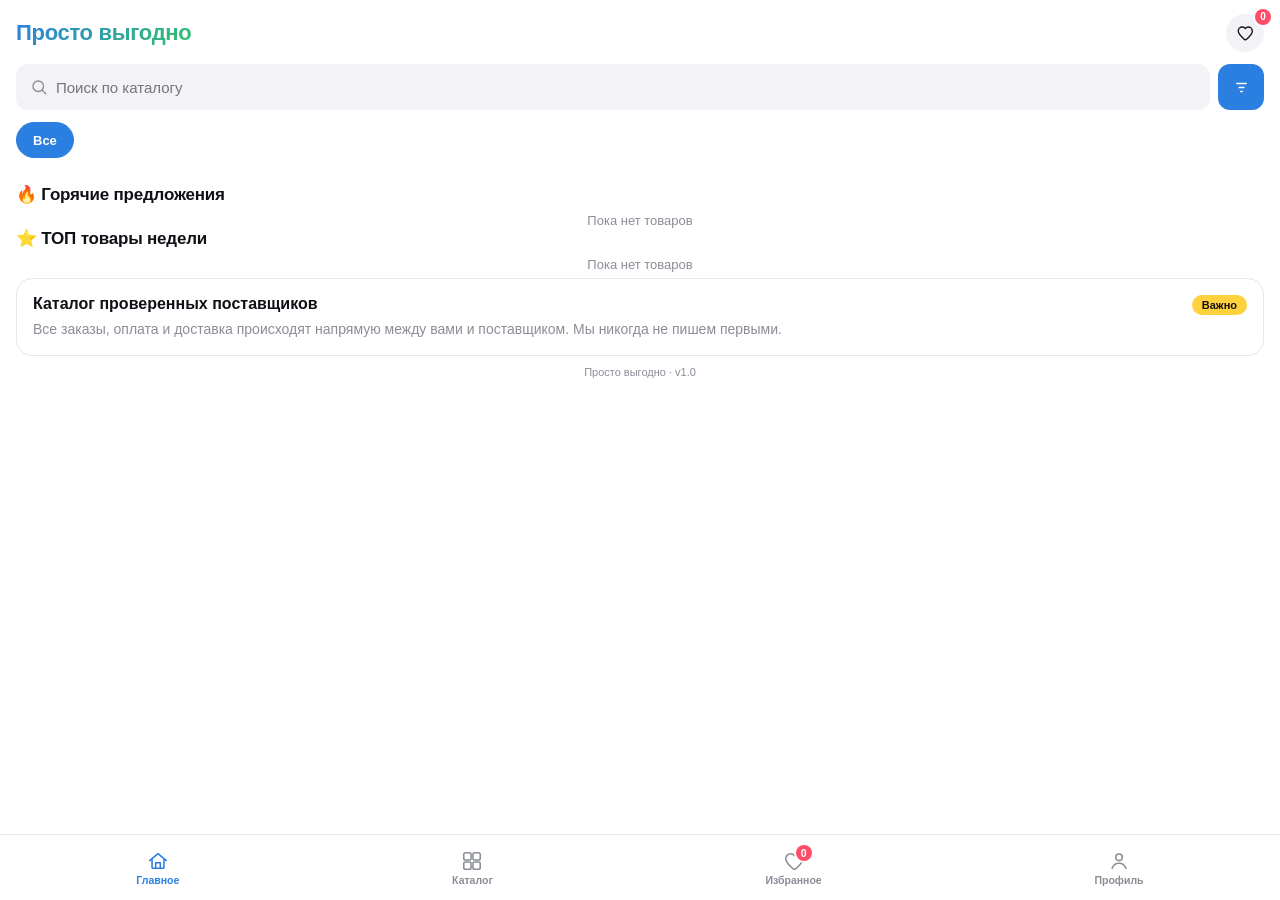
==== commit 35c3a10e: "Update index.html" ====
--- a/index.html
+++ b/index.html
@@ -5,7 +5,7 @@
 <meta name="viewport" content="width=device-width, initial-scale=1.0, maximum-scale=1.0, user-scalable=no, viewport-fit=cover">
 <title>Просто выгодно</title>
 <script src="https://telegram.org/js/telegram-web-app.js"></script>
-<link rel="stylesheet" href="styles.css?v=100">
+<link rel="stylesheet" href="styles.css?v=101">
 </head>
 <body>
 
@@ -233,9 +233,13 @@
 <div id="screen-admin-product" class="screen">
   <div class="topbar"><button class="backbtn" id="product-back-btn">←</button><h2>Новый товар</h2></div>
   <div class="scroll"><div class="content" style="padding-top:0;">
-    <select id="product-category" class="input-field"></select>
-    <select id="product-subcategory" class="input-field"></select>
-    <select id="product-supplier" class="input-field"></select>
+    <select id="product-category" class="input-field">
+      <option value="">Сначала выберите раздел...</option>
+    </select>
+    <select id="product-subcategory" class="input-field" disabled>
+      <option value="">Сначала выберите раздел...</option>
+    </select>
+    <select id="product-supplier" class="input-field"><option value="">Выберите поставщика...</option></select>
     <input type="text" id="product-title" placeholder="Название товара" class="input-field">
     <input type="number" id="product-price" placeholder="Цена (₽)" class="input-field">
     <input type="number" id="product-old-price" placeholder="Старая цена (если скидка)" class="input-field">
@@ -316,6 +320,12 @@
 <div id="create-modal" class="modal hidden">
   <div class="modal-content">
     <h3 id="modal-title" style="margin-top:0;">Создать</h3>
+    
+    <!-- НОВОЕ: Выбор родительского раздела для подкатегории -->
+    <select id="modal-parent-category" class="input-field" style="display:none; margin-bottom:10px;">
+      <option value="">Выберите раздел...</option>
+    </select>
+
     <input type="text" id="modal-name" placeholder="Название" class="input-field">
     <label for="modal-image" class="upload-area"><input type="file" id="modal-image" accept="image/*"><span>📸 Загрузить иконку</span></label>
     <div id="modal-image-preview-container" style="display:flex; flex-wrap:wrap; gap:10px; margin-bottom:20px;"></div>
@@ -349,6 +359,6 @@
   </div>
 </div>
 
-<script src="app.js?v=100"></script>
+<script src="app.js?v=101"></script>
 </body>
 </html>
--- a/styles.css
+++ b/styles.css
@@ -100,7 +100,8 @@
 .empty b{font-size:15px;}
 .empty span{font-size:13px;color:var(--hint);}
 .pf-card{display:flex;align-items:center;gap:14px;background:var(--card);border:1px solid var(--sep);border-radius:var(--r-card);padding:16px;}
-.pf-avatar{width:56px;height:56px;border-radius:16px;background:var(--grad);display:flex;align-items:center;justify-content:center;color:#fff;font-weight:800;font-size:18px;object-fit:cover;flex-shrink:0;}
+.pf-avatar{width:56px;height:56px;border-radius:16px;background:var(--grad);display:flex;align-items:center;justify-content:center;color:#fff;font-weight:800;font-size:20px;flex-shrink:0;overflow:hidden;text-transform:uppercase;}
+.pf-avatar img{width:100%;height:100%;object-fit:cover;display:block;border-radius:inherit;}
 .pf-name{font-weight:800;font-size:17px;}
 .tgpill{display:inline-flex;align-items:center;gap:4px;background:#e8f3ff;color:var(--blue);font-size:11px;font-weight:700;padding:3px 8px;border-radius:10px;margin-right:6px;}
 .menu-row{display:flex;align-items:center;gap:12px;padding:14px 16px;border-bottom:1px solid var(--sep);cursor:pointer;}
@@ -151,7 +152,6 @@
 .contact-row input{flex:1;padding:11px;border-radius:10px;border:1px solid var(--sep);margin-bottom:0;}
 .remove-contact-btn{background:#ff3b30;color:#fff;border:none;border-radius:50%;width:34px;height:34px;cursor:pointer;font-weight:bold;font-size:16px;flex-shrink:0;}
 .foot{text-align:center;font-size:11px;color:var(--hint);padding:10px 0 4px;}
-#__supabase_err{position:fixed;top:0;left:0;right:0;background:#ff3b30;color:#fff;padding:8px 12px;font-size:11px;z-index:99999;font-family:monospace;word-break:break-all;line-height:1.3;box-shadow:0 2px 8px rgba(0,0,0,.3);}
 .curr-toggle{ position:relative; display:inline-flex; background:var(--secbg); border-radius:10px; padding:3px; overflow:hidden; user-select:none; }
 .curr-indicator{ position:absolute; top:3px; bottom:3px; left:3px; width:calc(50% - 3px); background:#ffffff; border-radius:8px; box-shadow:0 1px 3px rgba(0,0,0,.1); transition:transform .4s cubic-bezier(.34,1.4,.64,1); pointer-events:none; will-change:transform; }
 .curr-toggle[data-active="KZT"] .curr-indicator{ transform:translateX(100%); }
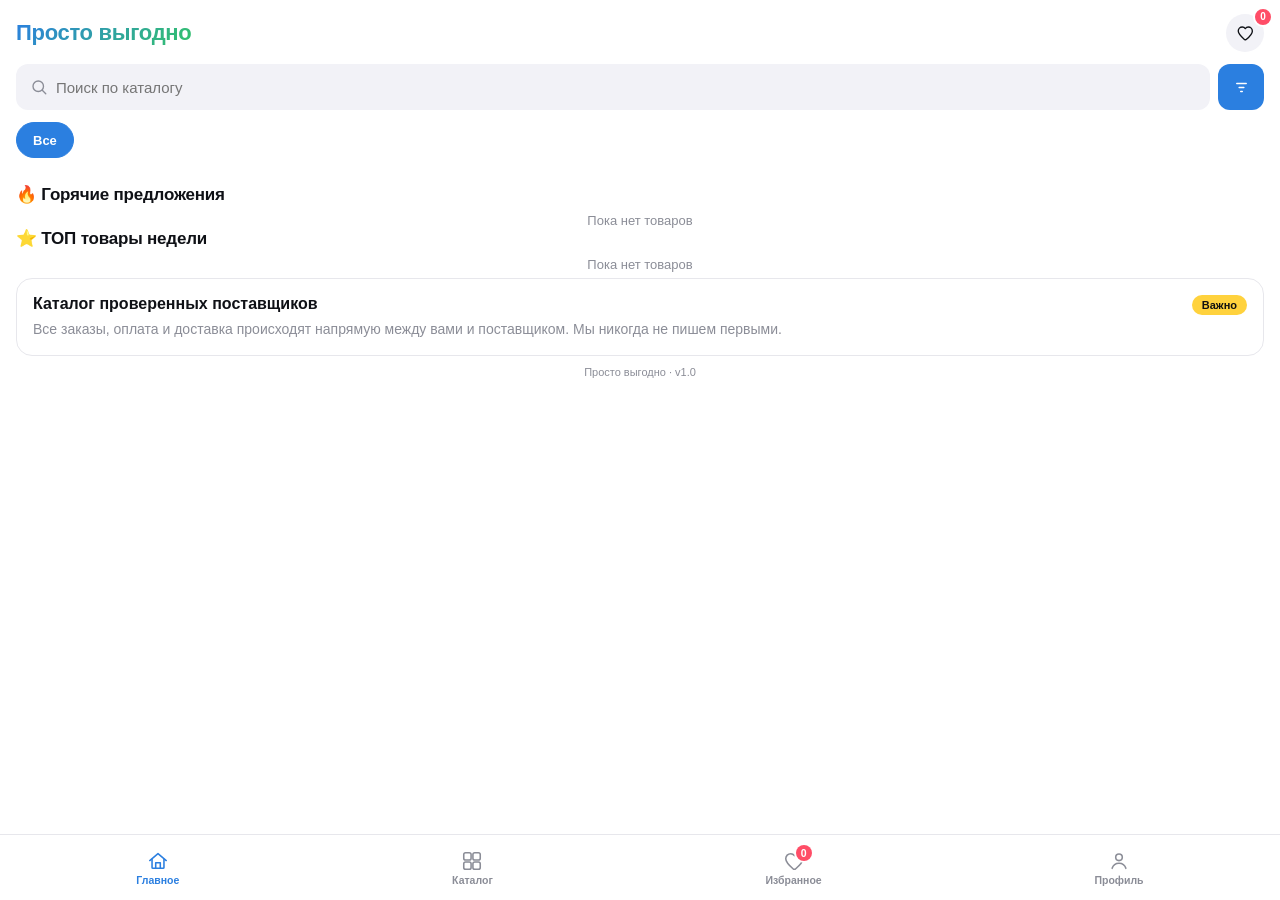
==== commit 8718631b: "Update index.html" ====
--- a/index.html
+++ b/index.html
@@ -5,7 +5,7 @@
 <meta name="viewport" content="width=device-width, initial-scale=1.0, maximum-scale=1.0, user-scalable=no, viewport-fit=cover">
 <title>Просто выгодно</title>
 <script src="https://telegram.org/js/telegram-web-app.js"></script>
-<link rel="stylesheet" href="styles.css?v=101">
+<link rel="stylesheet" href="styles.css?v=106">
 </head>
 <body>
 
@@ -233,12 +233,8 @@
 <div id="screen-admin-product" class="screen">
   <div class="topbar"><button class="backbtn" id="product-back-btn">←</button><h2>Новый товар</h2></div>
   <div class="scroll"><div class="content" style="padding-top:0;">
-    <select id="product-category" class="input-field">
-      <option value="">Сначала выберите раздел...</option>
-    </select>
-    <select id="product-subcategory" class="input-field" disabled>
-      <option value="">Сначала выберите раздел...</option>
-    </select>
+    <select id="product-category" class="input-field"><option value="">Сначала выберите раздел...</option></select>
+    <select id="product-subcategory" class="input-field" disabled><option value="">Сначала выберите раздел...</option></select>
     <select id="product-supplier" class="input-field"><option value="">Выберите поставщика...</option></select>
     <input type="text" id="product-title" placeholder="Название товара" class="input-field">
     <input type="number" id="product-price" placeholder="Цена (₽)" class="input-field">
@@ -320,12 +316,7 @@
 <div id="create-modal" class="modal hidden">
   <div class="modal-content">
     <h3 id="modal-title" style="margin-top:0;">Создать</h3>
-    
-    <!-- НОВОЕ: Выбор родительского раздела для подкатегории -->
-    <select id="modal-parent-category" class="input-field" style="display:none; margin-bottom:10px;">
-      <option value="">Выберите раздел...</option>
-    </select>
-
+    <select id="modal-parent-category" class="input-field" style="display:none; margin-bottom:10px;"><option value="">Выберите раздел...</option></select>
     <input type="text" id="modal-name" placeholder="Название" class="input-field">
     <label for="modal-image" class="upload-area"><input type="file" id="modal-image" accept="image/*"><span>📸 Загрузить иконку</span></label>
     <div id="modal-image-preview-container" style="display:flex; flex-wrap:wrap; gap:10px; margin-bottom:20px;"></div>
@@ -359,6 +350,6 @@
   </div>
 </div>
 
-<script src="app.js?v=101"></script>
+<script src="app.js?v=106"></script>
 </body>
 </html>
--- a/styles.css
+++ b/styles.css
@@ -14,9 +14,9 @@
 .icnbtn{width:38px;height:38px;border-radius:50%;background:var(--secbg);display:flex;align-items:center;justify-content:center;color:var(--text);position:relative;border:none;cursor:pointer;}
 .searchrow{display:flex;gap:8px;margin-bottom:12px;}
 .search{flex:1;background:var(--secbg);border-radius:var(--r-btn);height:46px;display:flex;align-items:center;gap:8px;padding:0 14px;color:var(--hint);font-size:15px;}
-.search input{ border:none !important; background:transparent !important; outline:none; flex:1; font-size:15px; color:var(--text); padding:0 !important; margin:0 !important; width:auto !important; height:auto !important; border-radius:0 !important; box-shadow:none !important; transition:none !important; }
+.search input{border:none !important;background:transparent !important;outline:none;flex:1;font-size:15px;color:var(--text);padding:0 !important;margin:0 !important;width:auto !important;height:auto !important;border-radius:0 !important;box-shadow:none !important;transition:none !important;}
 .sqbtn{width:46px;height:46px;border-radius:var(--r-btn);background:var(--btn);border:none;display:flex;align-items:center;justify-content:center;color:#fff;flex-shrink:0;cursor:pointer;}
-.chiprow{display:flex;gap:8px;overflow-x:auto;overflow-y:hidden;margin:0 -16px;padding:0 16px 8px;-webkit-overflow-scrolling:touch;scrollbar-width:thin;scrollbar-color: rgba(43,127,224,.45) transparent;}
+.chiprow{display:flex;gap:8px;overflow-x:auto;overflow-y:hidden;margin:0 -16px;padding:0 16px 8px;-webkit-overflow-scrolling:touch;scrollbar-width:thin;scrollbar-color:rgba(43,127,224,.45) transparent;}
 .chiprow::-webkit-scrollbar{height:4px;}
 .chiprow::-webkit-scrollbar-track{background:transparent;margin:0 16px;}
 .chiprow::-webkit-scrollbar-thumb{background:rgba(43,127,224,.45);border-radius:4px;transition:background .2s;}
@@ -126,6 +126,7 @@
 .modal-content{background:#fff;border-radius:var(--r-modal);padding:22px;width:100%;max-width:400px;}
 .input-field, textarea, select, input[type=text], input[type=number]{ width:100%;padding:13px 14px;border-radius:var(--r-btn);border:1px solid var(--sep);background:var(--card);color:var(--text);font-size:15px;outline:none;transition:border-color .2s,box-shadow .2s;margin-bottom:10px;font-family:inherit; }
 .input-field:focus, textarea:focus, select:focus, input[type=text]:focus, input[type=number]:focus{border-color:var(--btn);box-shadow:0 0 0 3px rgba(43,127,224,.1);}
+select:disabled{background:var(--secbg);color:var(--hint);cursor:not-allowed;}
 .upload-area{display:block;background:var(--secbg);border-radius:var(--r-btn);padding:16px;text-align:center;cursor:pointer;margin-bottom:14px;border:2px dashed var(--sep);transition:.2s;}
 .upload-area:hover{border-color:var(--btn);background:var(--blue-light);}
 .upload-area input{display:none;}
@@ -157,3 +158,7 @@
 .curr-toggle[data-active="KZT"] .curr-indicator{ transform:translateX(100%); }
 .curr-toggle button{ position:relative; z-index:1; flex:1; border:none !important; background:transparent !important; font-size:13px; font-weight:700; padding:8px 14px; border-radius:8px; color:var(--hint); cursor:pointer; font-family:inherit; box-shadow:none !important; transition:color .35s ease; white-space:nowrap; }
 .curr-toggle button.active{ color:var(--text); }
+
+/* ФИКС СЛОЕВ */
+#nested-screen { z-index: 100 !important; }
+#screen-product-detail { z-index: 200 !important; }
